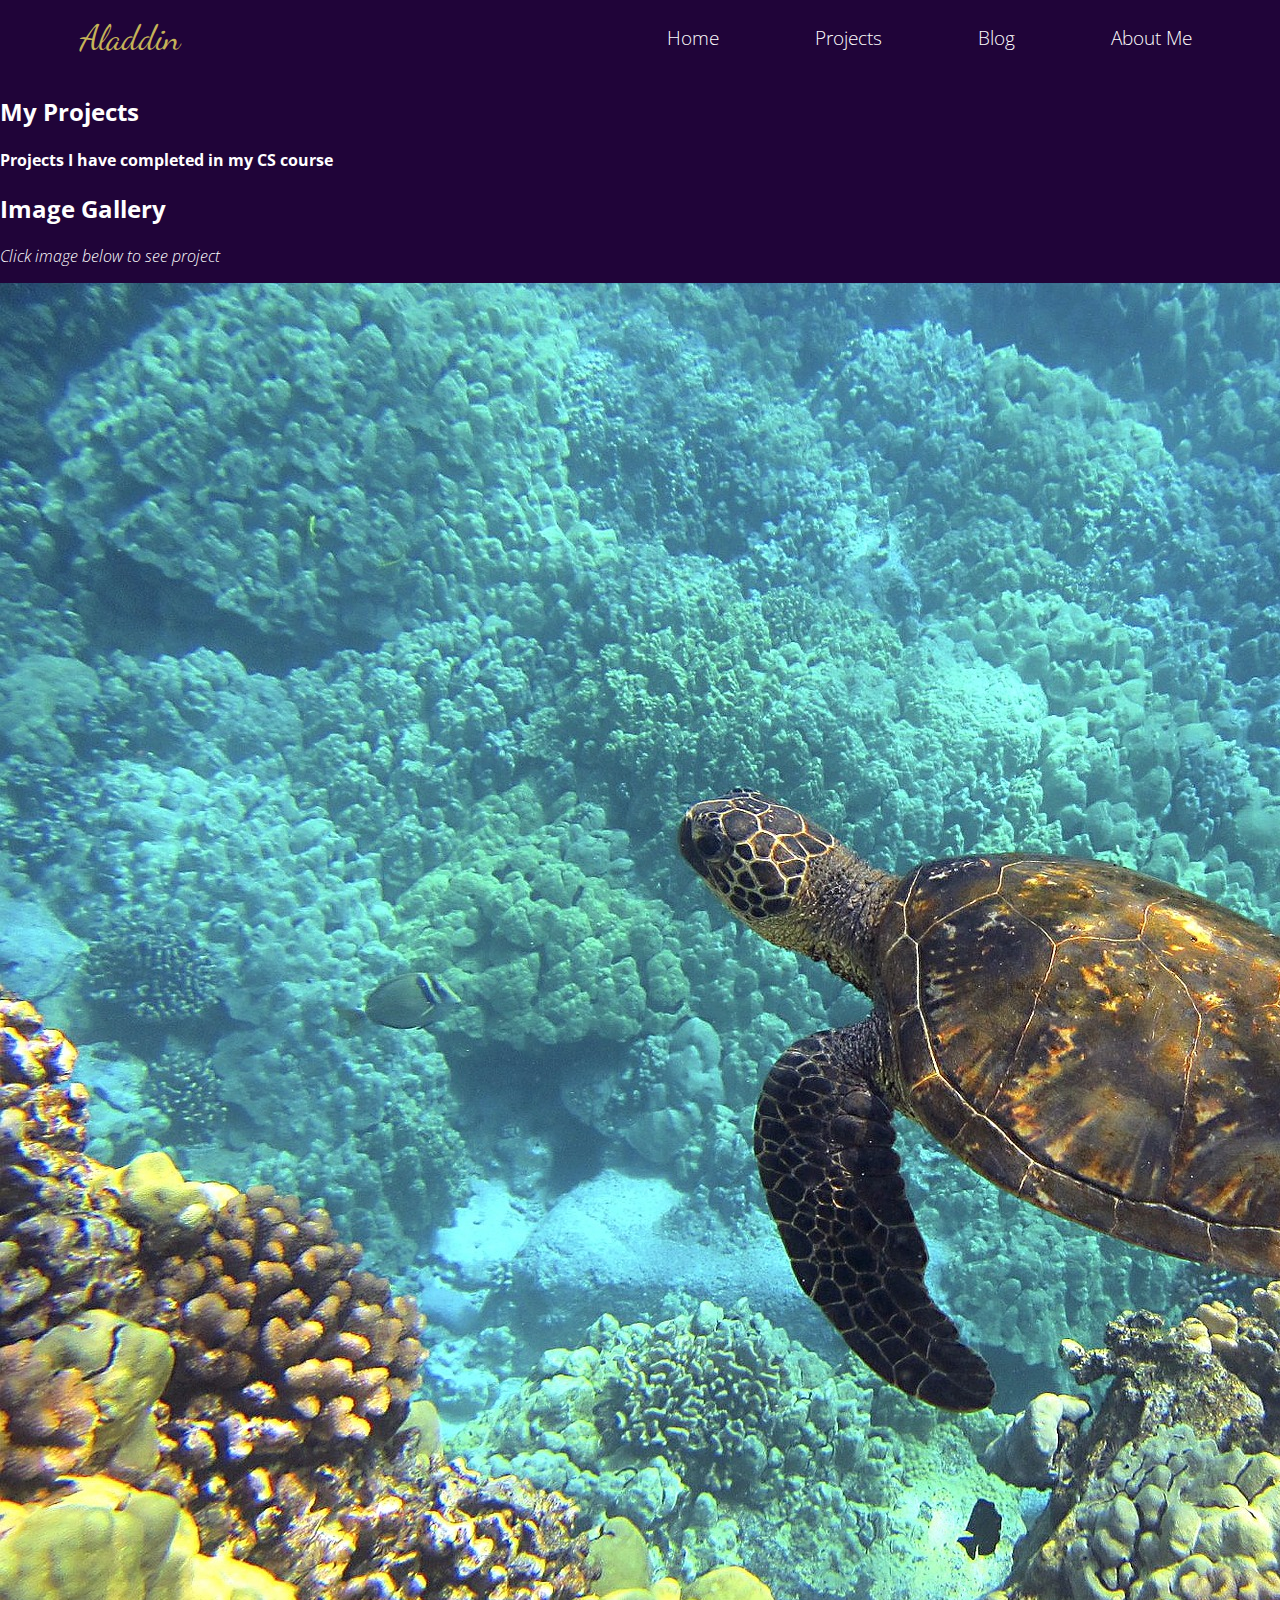
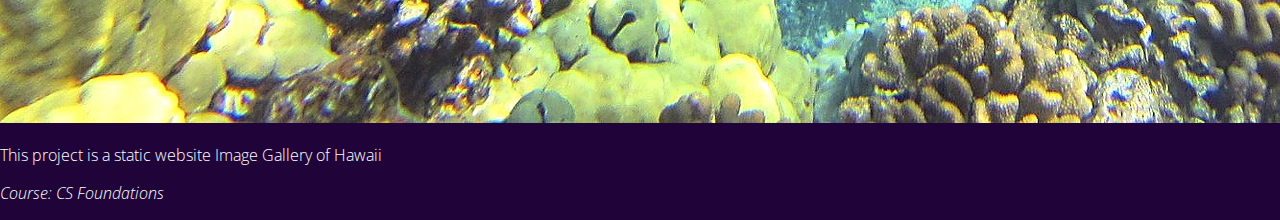
==== projects.html @ 7ea73793 "Complete through 4.07" ====
<!DOCTYPE html>
<html lang="en">
<head> 
    <meta charset="UTF-8">
    <meta name="viewport" content="width=device-width, initial-scale=1.0">
    <meta http-equiv="X-UA-Compatible" content="ie=edge">
    <link rel="stylesheet" href="style.css" type="text/css" />
    <link rel="stylesheet" href="nav.css" type="text/css" />
    <link rel="stylesheet" href="https://cdnjs.cloudflare.com/ajax/libs/font-awesome/6.2.0/css/all.min.css" integrity="sha512-xh6O/CkQoPOWDdYTDqeRdPCVd1SpvCA9XXcUnZS2FmJNp1coAFzvtCN9BmamE+4aHK8yyUHUSCcJHgXloTyT2A==" crossorigin="anonymous" referrerpolicy="no-referrer" />
    <title>Aladdin's Projects</title>
</head>
<body>
    
     <!-- Navigation Menu --> 
    <nav class="navbar">
         <!-- logo --> 
        <div class="logo">Aladdin</div>
       <!-- hamburger toggle --> 
        <a href="#" class="toggle-button">
            <Span class="bar"></Span>
            <Span class="bar"></Span>
            <Span class="bar"></Span>
        </a>
         <!-- Page navigation links --> 
         <div class="navbar-links">
             <ul>
                 <li><a href="index.html">Home</a></li>
                 <li><a href="projects.html">Projects</a></li>
                 <li><a href="blog.html">Blog</a></li>
                 <li><a href="aboutMe.html">About Me</a></li>
             </ul>      <!-- Close ul list --> 
         </div>    <!-- close nav bar links class --> 
    </nav>        <!-- close nav bar class --> 
    
    <!-- Project Header --> 
    <header class= "projectsHeader">
        <h2>My Projects</h2>
        <h4>Projects I have completed in my CS course</h4>
    </header>
    
    
    <!-- Project Cards--> 
    <section class="projectGallery">
        
        <div class=projectCard>
            <h2>Image Gallery</h2>    
            <p><em>Click image below to see project</em></p>
            <a href="https://csf2223.github.io/imagegallery-SheeehanKaitlyn07/"><img src="assets/sea-turtle-547162_1920.jpg"></img></a>
            <p>This project is a static website Image Gallery of Hawaii</p>
            <p><em>Course: CS Foundations</em></p>
            <div class="projectIcons">
                <div class="sourceCode">
                    <a href="#"><i class="fa-solid fa-file"></i></a>
            </div>
             <div class="gitHubRepo">
                    <a href="https://github.com/CSF2223/imagegallery-SheeehanKaitlyn07"><i class="fa-brands fa-github"></i></a>
            </div>
            </div>
        
        
        </div>
        
    </section>
   
    
    
    <script type="text/javascript" src="script.js"></script>
</body>
</html>
---- style.css ----
/*
Color Palette
background color: #200439
primary: #512C73
secondary: #361356
tertiary: #6F4D8F
accent: #9277AC
vegasGold: #c5b358
white: #fff
black: #000  
*/

html { 
    /* if we add any padding or border onto the element it does not effect the width of the element*/
    box-sizing: border-box;
}

body { 
    margin: 0;
    padding: 0;
    font-family: 'open sans' , sans-serif;
    font-weight: 300;
    background-color: #200439;
    color: #fff;
}

.hero  {
    display: flex;
    flex-direction: column;
    justify-content: space-evenly;
    align-items: center;
}

.heroImage {
    padding: 2rem;
}

.heroImage img {
    border-radius: 6rem;
    Box-shadow: 10px 10px #000;
    width: 100%;
    height: auto;
}

.heroText {
    font-size: 0.8rem;
    padding-bottom: 2rem;
    text-align: center;
    letter-spacing: 5px;
}

.heroName {
    color:#c5b358;
    font-size: 2.5rem;
    text-transform: uppercase;
}

.heroTextTop{
    padding: 1rem;
}

.heroTextBottom{
    padding: 1rem;
}

.heroButton{
    margin: 2rem;
}

.button {
    background-color: #fff;
    padding: 1rem;
    border: 1px solid #9277AC;
    border-radius: 25px;
    font-size: 0.85rem;
    font-weight: 700;
    color: #200439;
    text-decoration: none;
    box-shadow: 8px 8px 4px #000;
}

.button:hover {
    background-color: #361356;
    color: #c5b358;
    transform: scale(1.5);
    /*--(150% zoom - note: if the zoom is too large, it will go outside of the viewport) */
}

@media (min-width: 800px) {
     .hero {
         flex-direction: row;
         justify-content: space-evenly;
         align-items: center;
         height: 90vh;
     }
     
     .heroText {
         font-size: 1rem;
     }
     
     .heroName {
         font-size:  3.5rem;
     }
     
     .button {
         font-size: 1.1rem;
     }
}
---- nav.css ----
/*
Color Palette
background color: #200439
primary: #512C73
secondary: #361356
tertiary: #6F4D8F
accent: #9277AC
vegasGold: #c5b358
white: #fff
black: #000  
*/

@import url('https://fonts.googleapis.com/css2?family=Dancing+Script:wght@400;700&family=Open+Sans:wght@600&display=swap'); 
@import url('https://fonts.googleapis.com/css2?family=Dancing+Script:wght@400;700&family=Open+Sans:wght@300;400;600;700&display=swap');

.navbar {
    display: flex;
    justify-content: space-between;
    align-items: center;
    padding: 0 2.5rem;
}

.logo {
    font-size: 2.2rem;
    margin: 0.75rem 2.5rem;
    color: #c5b358;
    font-family:  'dancing script' , cursive;
}

.navbar-links ul {
    margin: 0;
    padding: 0;
    display: flex;
}

.navbar-links li {
    list-style: none;
    padding: 1rem;
    font-size: 1.2rem;
}

.navbar-links li a {
    text-decoration: none;
    color: #fff;
    padding: 0.5rem 2rem;
    display: block;
}

.navbar-links li:hover {
    background-color: #361356;
}

.toggle-button {
    position: absolute;
    top: 1.5rem;
    right: 1.5rem;
    display: none;
    flex-direction: column;
    justify-content: space-between;
    width: 30px;
    height: 20px;
}

.toggle-button .bar {
    height: 3px;
    width: 100%;
    background-color: #fff;
    border-radius: 10px;
}


@media (max-width: 800px) {
    .toggle-button {
        display: flex;
    }

    .navbar-links {
        display: none;
        width: 100%;
    }
    
    .navbar {
        flex-direction: column;
        align-items: flex-start;
    }
    
    .navbar-links ul {
        width:100%;
        flex-direction:column;
    }
    
    .navbar-links li {
        text-align: center;
    }
    
    .navbar-links.active {
        display: flex;
    }
}
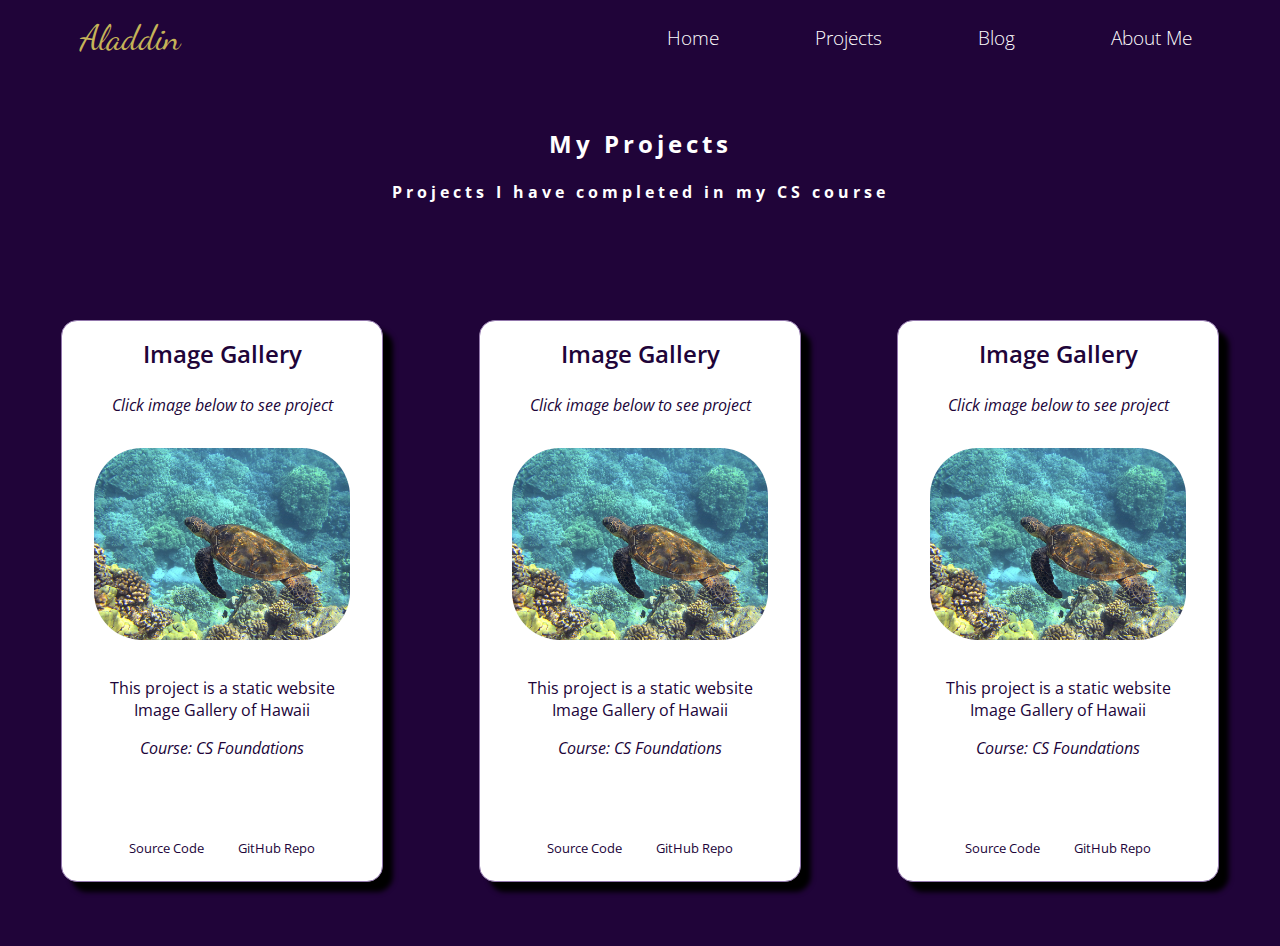
==== commit cbfc90c7: "complete through 4.08" ====
--- a/projects.html
+++ b/projects.html
@@ -10,7 +10,6 @@
     <title>Aladdin's Projects</title>
 </head>
 <body>
-    
      <!-- Navigation Menu --> 
     <nav class="navbar">
          <!-- logo --> 
@@ -37,8 +36,6 @@
         <h2>My Projects</h2>
         <h4>Projects I have completed in my CS course</h4>
     </header>
-    
-    
     <!-- Project Cards--> 
     <section class="projectGallery">
         
@@ -50,19 +47,53 @@
             <p><em>Course: CS Foundations</em></p>
             <div class="projectIcons">
                 <div class="sourceCode">
-                    <a href="#"><i class="fa-solid fa-file"></i></a>
+                    <a href="assets/ImageGalleryCode.pdf"><i class="fa-solid fa-file"></i></a>
+                     <p>Source Code</p>
             </div>
              <div class="gitHubRepo">
                     <a href="https://github.com/CSF2223/imagegallery-SheeehanKaitlyn07"><i class="fa-brands fa-github"></i></a>
+                     <p>GitHub Repo</p>
             </div>
             </div>
+        </div> <!-- Close Project Card 1--> 
         
         
-        </div>
+        <div class=projectCard>
+            <h2>Image Gallery</h2>    
+            <p><em>Click image below to see project</em></p>
+            <a href="https://csf2223.github.io/imagegallery-SheeehanKaitlyn07/"><img src="assets/sea-turtle-547162_1920.jpg"></img></a>
+            <p>This project is a static website Image Gallery of Hawaii</p>
+            <p><em>Course: CS Foundations</em></p>
+            <div class="projectIcons">
+                <div class="sourceCode">
+                    <a href="assets/ImageGalleryCode.pdf"><i class="fa-solid fa-file"></i></a>
+                     <p>Source Code</p>
+            </div>
+             <div class="gitHubRepo">
+                    <a href="https://github.com/CSF2223/imagegallery-SheeehanKaitlyn07"><i class="fa-brands fa-github"></i></a>
+                     <p>GitHub Repo</p>
+            </div>
+            </div>
+        </div> <!-- Close Project Card 2--> 
         
+        <div class=projectCard>
+            <h2>Image Gallery</h2>    
+            <p><em>Click image below to see project</em></p>
+            <a href="https://csf2223.github.io/imagegallery-SheeehanKaitlyn07/"><img src="assets/sea-turtle-547162_1920.jpg"></img></a>
+            <p>This project is a static website Image Gallery of Hawaii</p>
+            <p><em>Course: CS Foundations</em></p>
+            <div class="projectIcons">
+                <div class="sourceCode">
+                    <a href="assets/ImageGalleryCode.pdf"><i class="fa-solid fa-file"></i></a>
+                     <p>Source Code</p>
+            </div>
+             <div class="gitHubRepo">
+                    <a href="https://github.com/CSF2223/imagegallery-SheeehanKaitlyn07"><i class="fa-brands fa-github"></i></a>
+                     <p>GitHub Repo</p>
+            </div>
+            </div>
+        </div> <!-- Close Project Card 3--> 
     </section>
-   
-    
     
     <script type="text/javascript" src="script.js"></script>
 </body>
--- a/style.css
+++ b/style.css
@@ -86,6 +86,57 @@
     /*--(150% zoom - note: if the zoom is too large, it will go outside of the viewport) */
 }
 
+.projectsHeader {
+    margin: 1.5rem 3rem;
+    text-align: center;
+    padding: 0.5rem;
+    letter-spacing: 4px;
+}
+.projectCard {
+    background-color: #fff;
+    color: #200439;
+    margin: 4rem 3rem;
+    padding: 0.5rem 2rem;
+    text-align: center;
+    border: 1px solid #9277AC;
+    border-radius: 1rem;
+    box-shadow: 10px 10px 5px #000;
+}
+.projectCard img {
+    width: 100%;
+    height: auto;
+    border-radius: 3rem;
+    margin: 1rem 0;
+}
+.projectCard h2 {
+    margin: 0.5rem 1rem 1.5rem 1rem;
+    font-weight: 600;
+}
+.projectCard p {
+    font-size: 1rem;
+    font-weight: 400;
+}
+.projectIcons {
+    display: flex;
+    justify-content: space-evenly;
+    font-size: 1.2rem;
+    margin-top: 2rem;
+}
+.projectIcons p {
+    margin: 0 0 1rem 0;
+    font-size: 0.8rem;
+}
+
+.fa-github {
+    font-size: 2.2rem;
+    padding:1.5rem;
+}
+.fa-file {
+    font-size: 2.2rem;
+    padding: 1.5rem;
+}
+
+
 @media (min-width: 800px) {
      .hero {
          flex-direction: row;
@@ -105,4 +156,15 @@
      .button {
          font-size: 1.1rem;
      }
+     
+     .projectGallery {
+         display: flex;
+         flex-direction: row;
+         justify-content: center;
+         flex-wrap: wrap;
+     }
+     
+     .projectCard {
+         max-width: 20%;
+     }
 }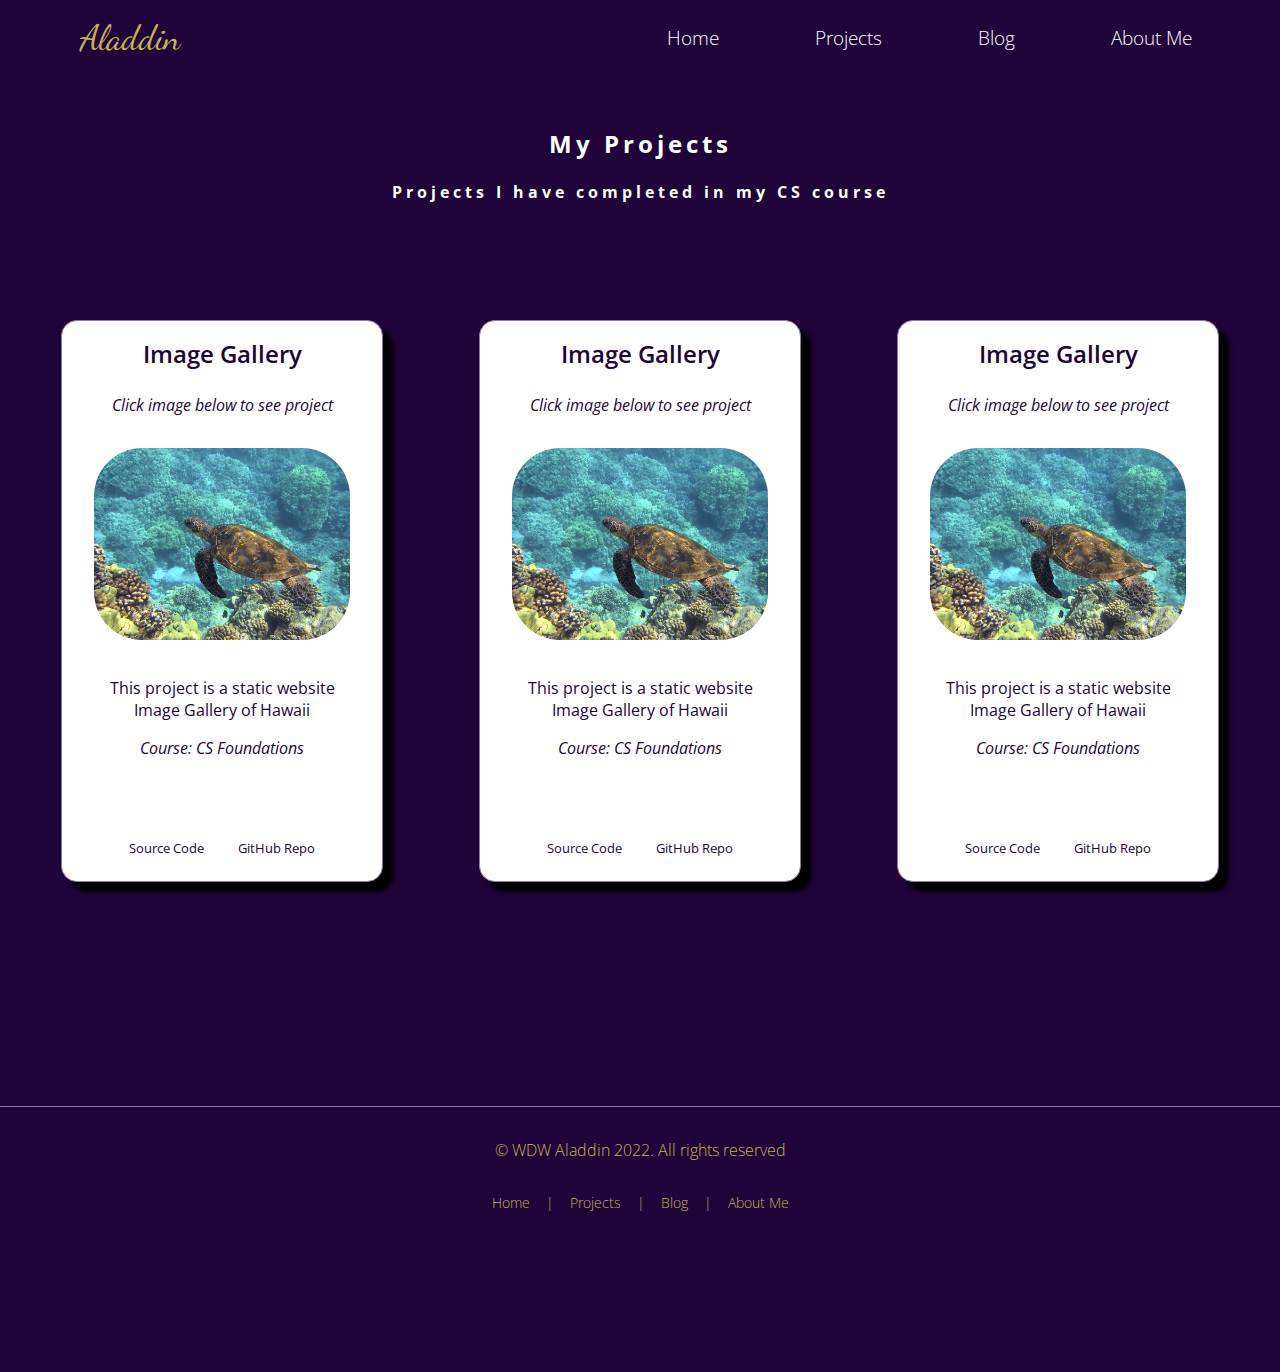
==== commit 18186f6c: "Submit for Grading" ====
--- a/projects.html
+++ b/projects.html
@@ -93,7 +93,22 @@
             </div>
             </div>
         </div> <!-- Close Project Card 3--> 
-    </section>
+    </section>  <!-- Close projectGallery Class--> 
+    
+     <footer>
+        <p class="copyright">&copy; WDW Aladdin 2022. All rights reserved</p>
+        <ul class="bottomNav">
+            <li><a href="index.html">Home</a></li>
+            <li class="divider">|</li>
+              <li><a href="projects.html">Projects</a></li>
+            <li class="divider">|</li>
+              <li><a href="blog.html">Blog</a></li>
+            <li class="divider">|</li>
+              <li><a href="aboutMe.html">About Me</a></li>
+        </ul>
+    </footer>
+    
+    
     
     <script type="text/javascript" src="script.js"></script>
 </body>
--- a/style.css
+++ b/style.css
@@ -136,6 +136,31 @@
     padding: 1.5rem;
 }
 
+footer {
+    text-align: center;
+    color: #c5b358;
+    margin: 10rem 0;
+    border-top: 1px solid #9277AC;
+}
+
+.copyright {
+    margin: 1rem;
+    padding:1rem;
+    font-size: 1rem;
+    color: #c5b358;
+    display: block;
+}
+
+.filler {
+    display: flex;
+    flex-direction: column;
+    justify-content: center;
+    align-items: center;
+    margin: 0;
+    height: 80vh;
+}
+
+
 
 @media (min-width: 800px) {
      .hero {
--- a/nav.css
+++ b/nav.css
@@ -68,6 +68,27 @@
     border-radius: 10px;
 }
 
+.bottomNav {
+    margin: 0;
+    padding: 0;
+    display: flex;
+    justify-content: center;
+    align-items: center;
+}
+
+.bottomNav li {
+    list-style: none;
+    font-size: 0.9rem;
+    padding: 0 0.5rem;
+}
+
+.bottomNav li a {
+    text-decoration: none;
+    color: #c5b358;
+    display: block;
+}
+
+
 
 @media (max-width: 800px) {
     .toggle-button {
